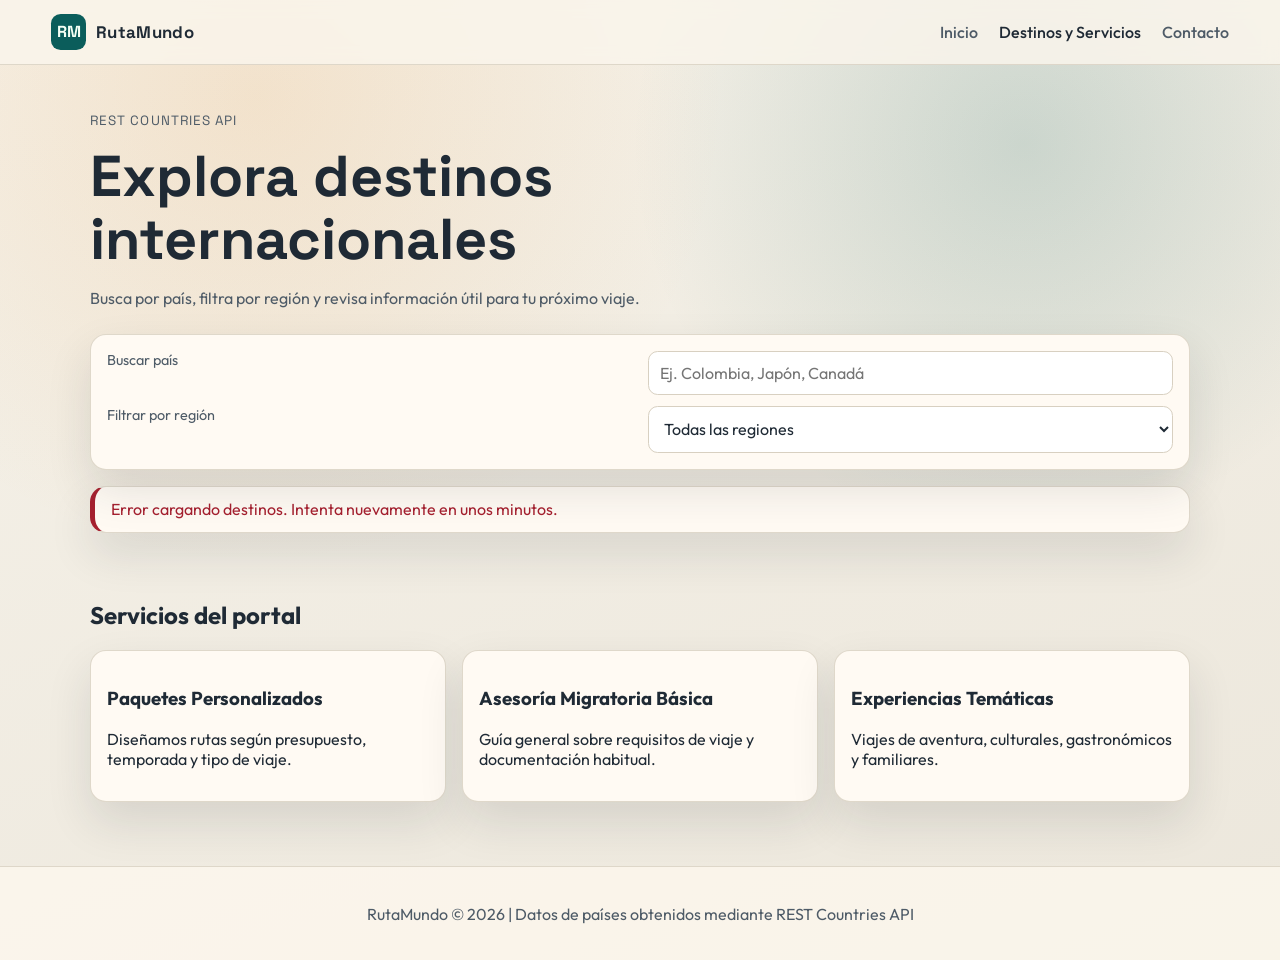
==== servicios.html @ ee0da4d3 "initial-commit" ====
<!DOCTYPE html>
<html lang="es">
<head>
  <meta charset="UTF-8" />
  <meta name="viewport" content="width=device-width, initial-scale=1.0" />
  <title>RutaMundo | Destinos y Servicios</title>
  <meta name="description" content="Busca países y consulta datos para organizar tu viaje." />
  <link rel="preconnect" href="https://fonts.googleapis.com" />
  <link rel="preconnect" href="https://fonts.gstatic.com" crossorigin />
  <link href="https://fonts.googleapis.com/css2?family=Outfit:wght@300;400;600;700&family=Space+Grotesk:wght@500;700&display=swap" rel="stylesheet" />
  <link rel="stylesheet" href="assets/css/styles.css" />
</head>
<body>
  <header class="site-header">
    <a class="brand" href="index.html">
      <span class="brand-mark">RM</span>
      <span class="brand-text">RutaMundo</span>
    </a>
    <nav class="site-nav" id="siteNav">
      <a href="index.html">Inicio</a>
      <a class="active" href="servicios.html">Destinos y Servicios</a>
      <a href="contacto.html">Contacto</a>
    </nav>
  </header>

  <main class="container page-main">
    <section class="page-intro reveal">
      <p class="eyebrow">REST Countries API</p>
      <h1>Explora destinos internacionales</h1>
      <p>
        Busca por país, filtra por región y revisa información útil para tu próximo viaje.
      </p>
    </section>

    <section class="filters reveal">
      <label for="searchCountry">Buscar país</label>
      <input id="searchCountry" type="text" placeholder="Ej. Colombia, Japón, Canadá" />

      <label for="regionFilter">Filtrar por región</label>
      <select id="regionFilter">
        <option value="all">Todas las regiones</option>
        <option value="Africa">África</option>
        <option value="Americas">Américas</option>
        <option value="Asia">Asia</option>
        <option value="Europe">Europa</option>
        <option value="Oceania">Oceanía</option>
      </select>
    </section>

    <section class="status-panel reveal" id="statusPanel" aria-live="polite">
      Cargando destinos...
    </section>

    <section class="countries-grid" id="countriesGrid"></section>

    <div class="load-more-wrap">
      <button id="loadMoreBtn" class="btn btn-primary" type="button">Cargar más países</button>
    </div>

    <section class="service-cards reveal">
      <h2>Servicios del portal</h2>
      <div class="service-grid">
        <article>
          <h3>Paquetes Personalizados</h3>
          <p>Diseñamos rutas según presupuesto, temporada y tipo de viaje.</p>
        </article>
        <article>
          <h3>Asesoría Migratoria Básica</h3>
          <p>Guía general sobre requisitos de viaje y documentación habitual.</p>
        </article>
        <article>
          <h3>Experiencias Temáticas</h3>
          <p>Viajes de aventura, culturales, gastronómicos y familiares.</p>
        </article>
      </div>
    </section>
  </main>

  <footer class="site-footer">
    <p>RutaMundo © 2026 | Datos de países obtenidos mediante REST Countries API</p>
  </footer>

  <script src="assets/js/main.js"></script>
  <script src="assets/js/servicios.js"></script>
</body>
</html>
---- assets/css/styles.css ----
:root {
  --bg: #f2efe8;
  --surface: #fffaf3;
  --ink: #1f2a35;
  --ink-soft: #4e5b67;
  --brand: #0b5d5b;
  --brand-2: #e48f2f;
  --line: #d8d0c1;
  --ok: #136f3a;
  --error: #a6202f;
  --shadow: 0 20px 45px rgba(31, 42, 53, 0.12);
}

* {
  box-sizing: border-box;
}

html,
body {
  margin: 0;
  padding: 0;
}

body {
  font-family: "Outfit", sans-serif;
  color: var(--ink);
  background:
    radial-gradient(circle at 20% 10%, rgba(228, 143, 47, 0.15), transparent 35%),
    radial-gradient(circle at 80% 15%, rgba(11, 93, 91, 0.17), transparent 30%),
    linear-gradient(160deg, #f6f2e9, #ece7dc);
  min-height: 100vh;
}

img {
  max-width: 100%;
}

.container {
  width: min(1100px, 92vw);
  margin: 0 auto;
}

.site-header {
  position: sticky;
  top: 0;
  z-index: 50;
  display: flex;
  align-items: center;
  justify-content: space-between;
  padding: 0.9rem 4vw;
  border-bottom: 1px solid rgba(216, 208, 193, 0.8);
  backdrop-filter: blur(8px);
  background: rgba(250, 245, 236, 0.85);
}

.brand {
  display: flex;
  align-items: center;
  gap: 0.6rem;
  text-decoration: none;
  color: var(--ink);
}

.brand-mark {
  width: 2.2rem;
  height: 2.2rem;
  display: grid;
  place-items: center;
  border-radius: 0.6rem;
  background: var(--brand);
  color: #f4fff5;
  font-family: "Space Grotesk", sans-serif;
  font-weight: 700;
}

.brand-text {
  font-family: "Space Grotesk", sans-serif;
  font-size: 1.05rem;
  font-weight: 700;
  letter-spacing: 0.02em;
}

.site-nav {
  display: flex;
  gap: 1.3rem;
}

.site-nav a {
  text-decoration: none;
  color: var(--ink-soft);
  font-weight: 500;
}

.site-nav a.active,
.site-nav a:hover {
  color: var(--ink);
}

.nav-toggle {
  display: none;
  border: 1px solid var(--line);
  background: #fff;
  padding: 0.3rem 0.6rem;
  border-radius: 0.5rem;
}

.hero {
  position: relative;
  overflow: clip;
}

.hero-content {
  padding: 5rem 0 4rem;
  position: relative;
  z-index: 2;
}

.eyebrow {
  color: var(--brand);
  font-family: "Space Grotesk", sans-serif;
  letter-spacing: 0.08em;
  text-transform: uppercase;
  font-size: 0.84rem;
}

.hero h1,
.page-intro h1 {
  font-family: "Space Grotesk", sans-serif;
  font-size: clamp(2rem, 6vw, 3.6rem);
  line-height: 1.08;
  margin: 0.3rem 0 1rem;
  max-width: 14ch;
}

.hero p,
.page-intro p {
  max-width: 62ch;
  color: var(--ink-soft);
  line-height: 1.6;
}

.hero-actions {
  display: flex;
  gap: 0.85rem;
  flex-wrap: wrap;
  margin-top: 1.4rem;
}

.btn {
  padding: 0.75rem 1.1rem;
  border-radius: 999px;
  text-decoration: none;
  border: 1px solid transparent;
  font-weight: 600;
  cursor: pointer;
}

.btn-primary {
  background: var(--brand);
  color: #f5fffd;
}

.btn-primary:hover {
  background: #084f4e;
}

.btn-ghost {
  border-color: var(--line);
  color: var(--ink);
  background: rgba(255, 255, 255, 0.65);
}

.hero-decoration {
  position: absolute;
  right: -8vw;
  top: 2rem;
  width: min(560px, 60vw);
  aspect-ratio: 1;
  border-radius: 35% 65% 61% 39% / 46% 42% 58% 54%;
  background: linear-gradient(140deg, rgba(11, 93, 91, 0.25), rgba(228, 143, 47, 0.2));
  transform: rotate(14deg);
}

.quick-highlights {
  display: grid;
  grid-template-columns: repeat(3, minmax(0, 1fr));
  gap: 1rem;
  margin: 1.2rem auto 2.3rem;
}

.quick-highlights article,
.feature-card,
.filters,
.status-panel,
.contact-form,
.contact-info,
.service-grid article,
.country-card {
  background: var(--surface);
  border: 1px solid rgba(216, 208, 193, 0.8);
  border-radius: 1rem;
  box-shadow: var(--shadow);
}

.quick-highlights article {
  padding: 1rem;
}

.quick-highlights h3 {
  margin-top: 0;
  font-family: "Space Grotesk", sans-serif;
}

.feature-grid {
  display: grid;
  gap: 1rem;
  grid-template-columns: repeat(3, minmax(0, 1fr));
  margin-bottom: 4rem;
}

.feature-card {
  padding: 1.2rem;
}

.page-main {
  padding: 2rem 0 4rem;
}

.page-intro {
  margin-bottom: 1.4rem;
}

.filters {
  display: grid;
  grid-template-columns: 1fr 1fr;
  gap: 0.7rem 1rem;
  padding: 1rem;
  margin-bottom: 1rem;
}

.filters label {
  font-size: 0.9rem;
  color: var(--ink-soft);
}

.filters input,
.filters select,
.contact-form input,
.contact-form select,
.contact-form textarea {
  width: 100%;
  padding: 0.7rem;
  border-radius: 0.6rem;
  border: 1px solid var(--line);
  font: inherit;
  color: var(--ink);
  background: #fff;
}

.status-panel {
  padding: 0.8rem 1rem;
  margin-bottom: 1rem;
  color: var(--ink-soft);
}

.status-panel.success {
  border-left: 5px solid var(--ok);
  color: var(--ok);
}

.status-panel.error {
  border-left: 5px solid var(--error);
  color: var(--error);
}

.countries-grid {
  display: grid;
  grid-template-columns: repeat(auto-fill, minmax(240px, 1fr));
  gap: 1rem;
}

.load-more-wrap {
  margin: 1.2rem 0 0;
  display: flex;
  justify-content: center;
}

#loadMoreBtn {
  min-width: 220px;
}

.hidden {
  display: none !important;
}

.country-card {
  overflow: hidden;
}

.country-card img {
  width: 100%;
  height: 145px;
  object-fit: cover;
  border-bottom: 1px solid var(--line);
}

.country-card .content {
  padding: 0.85rem 0.9rem 1rem;
}

.country-card h3 {
  margin: 0.1rem 0 0.6rem;
  font-family: "Space Grotesk", sans-serif;
}

.country-card p {
  margin: 0.2rem 0;
  color: var(--ink-soft);
  font-size: 0.95rem;
}

.service-cards {
  margin-top: 2rem;
}

.service-grid {
  display: grid;
  gap: 1rem;
  grid-template-columns: repeat(3, minmax(0, 1fr));
}

.service-grid article {
  padding: 1rem;
}

.contact-layout {
  display: grid;
  grid-template-columns: 1.4fr 1fr;
  gap: 1rem;
}

.contact-form,
.contact-info {
  padding: 1rem;
}

.contact-form {
  display: grid;
  gap: 0.7rem;
}

.site-footer {
  text-align: center;
  color: var(--ink-soft);
  border-top: 1px solid rgba(216, 208, 193, 0.8);
  padding: 1.3rem 1rem;
  background: rgba(255, 249, 240, 0.7);
}

.reveal {
  opacity: 0;
  transform: translateY(16px);
  transition: opacity 0.7s ease, transform 0.7s ease;
}

.reveal.visible {
  opacity: 1;
  transform: translateY(0);
}
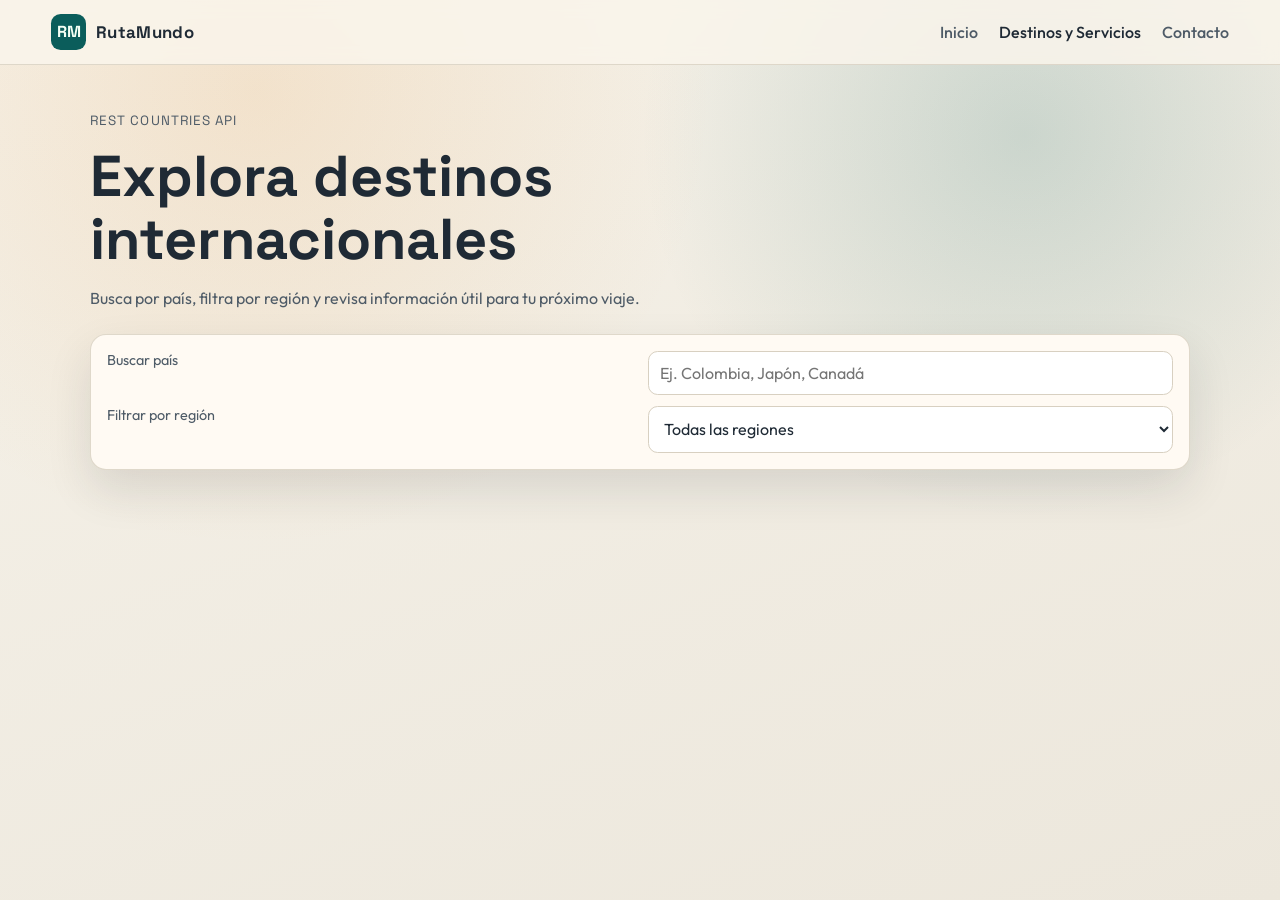
==== commit 349e7762: "Second commit. minor changes" ====
--- a/servicios.html
+++ b/servicios.html
@@ -47,39 +47,12 @@
       </select>
     </section>
 
-    <section class="status-panel reveal" id="statusPanel" aria-live="polite">
-      Cargando destinos...
-    </section>
-
     <section class="countries-grid" id="countriesGrid"></section>
 
     <div class="load-more-wrap">
       <button id="loadMoreBtn" class="btn btn-primary" type="button">Cargar más países</button>
     </div>
 
-    <section class="service-cards reveal">
-      <h2>Servicios del portal</h2>
-      <div class="service-grid">
-        <article>
-          <h3>Paquetes Personalizados</h3>
-          <p>Diseñamos rutas según presupuesto, temporada y tipo de viaje.</p>
-        </article>
-        <article>
-          <h3>Asesoría Migratoria Básica</h3>
-          <p>Guía general sobre requisitos de viaje y documentación habitual.</p>
-        </article>
-        <article>
-          <h3>Experiencias Temáticas</h3>
-          <p>Viajes de aventura, culturales, gastronómicos y familiares.</p>
-        </article>
-      </div>
-    </section>
-  </main>
-
-  <footer class="site-footer">
-    <p>RutaMundo © 2026 | Datos de países obtenidos mediante REST Countries API</p>
-  </footer>
-
   <script src="assets/js/main.js"></script>
   <script src="assets/js/servicios.js"></script>
 </body>
--- a/assets/css/styles.css
+++ b/assets/css/styles.css
@@ -191,7 +191,6 @@
 .quick-highlights article,
 .feature-card,
 .filters,
-.status-panel,
 .contact-form,
 .contact-info,
 .service-grid article,
@@ -263,6 +262,13 @@
   color: var(--ink-soft);
 }
 
+#formFeedback {
+  background: var(--surface);
+  border: 1px solid rgba(216, 208, 193, 0.8);
+  border-radius: 1rem;
+  box-shadow: var(--shadow);
+}
+
 .status-panel.success {
   border-left: 5px solid var(--ok);
   color: var(--ok);
